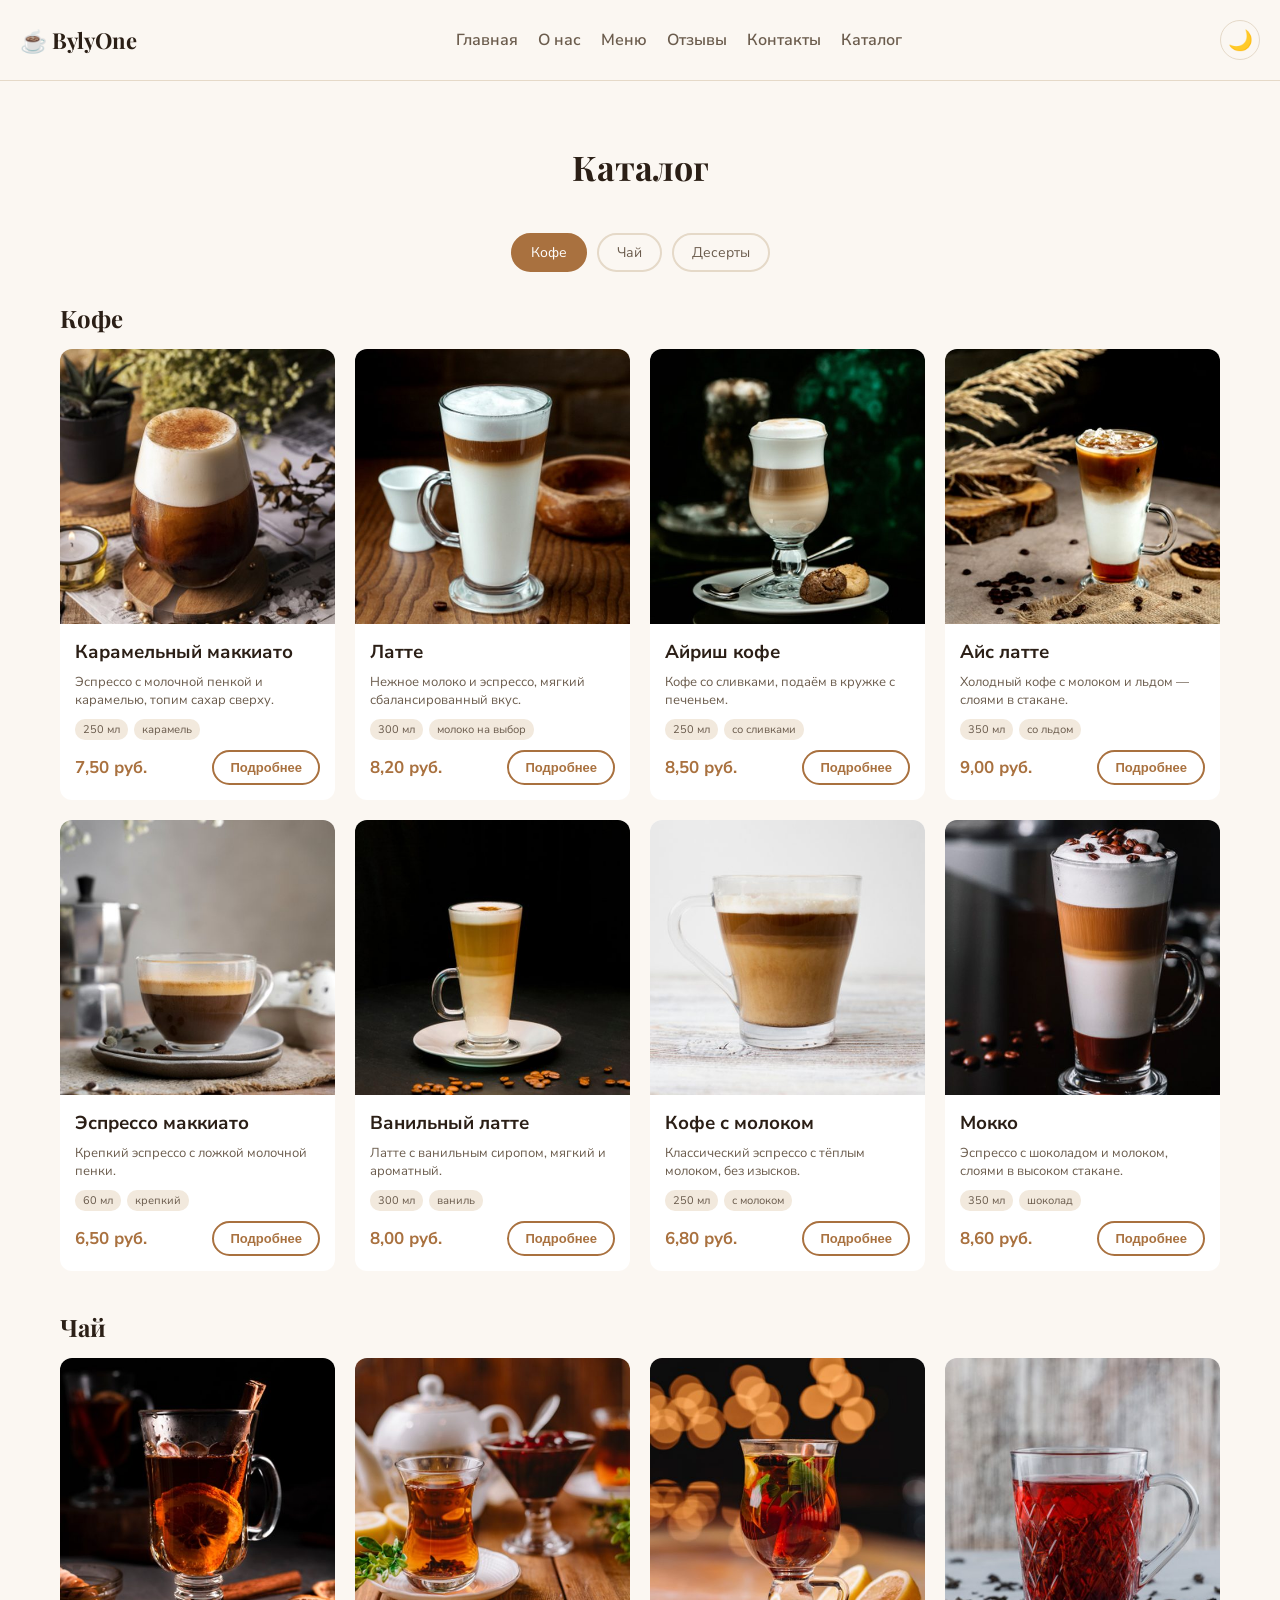
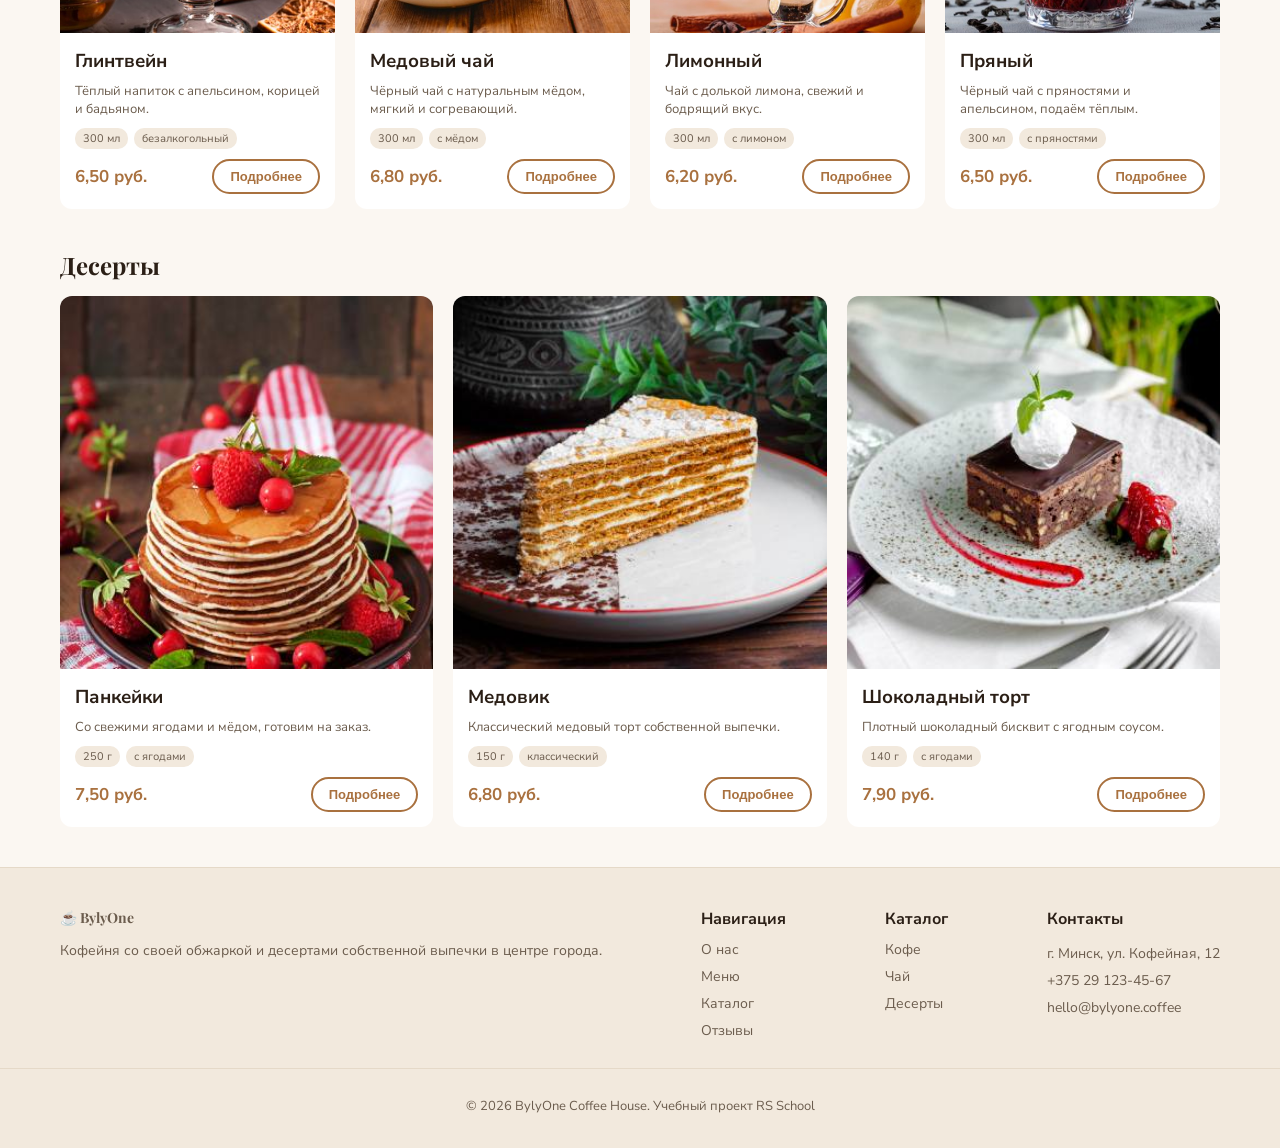
==== catalog.html @ 5fee9c73 "feat: replace coffee photos and expand category to 8 items" ====
<!DOCTYPE html>
<html lang="ru">
<head>
  <meta charset="UTF-8" />
  <meta name="viewport" content="width=device-width, initial-scale=1.0" />
  <title>Каталог — BylyOne Coffee House</title>
  <link href="https://fonts.googleapis.com/css2?family=Nunito+Sans:wght@400;600;700&family=Playfair+Display:wght@700&display=swap" rel="stylesheet" />
  <link rel="stylesheet" href="css/variables.css" />
  <link rel="stylesheet" href="css/style.css" />
</head>
<body>
  <header class="header">
    <a href="index.html" class="logo">☕ BylyOne</a>

    <nav>
      <ul class="nav-list">
        <li><a href="index.html#hero">Главная</a></li>
        <li><a href="index.html#about">О нас</a></li>
        <li><a href="index.html#menu">Меню</a></li>
        <li><a href="index.html#reviews">Отзывы</a></li>
        <li><a href="index.html#contacts">Контакты</a></li>
        <li><a href="catalog.html">Каталог</a></li>
      </ul>
    </nav>

    <div class="header-right">
      <button id="theme-btn">🌙</button>
      <button class="burger">☰</button>
    </div>
  </header>

  <main>
    <h1 class="page-title">Каталог</h1>

    <nav class="categories">
      <a href="#coffee" class="active">Кофе</a>
      <a href="#tea">Чай</a>
      <a href="#desserts">Десерты</a>
    </nav>

    <div class="container">
      <div class="catalog-group" id="coffee">
        <h2>Кофе</h2>
        <div class="cards">
          <div class="card">
            <img src="images/coffee-caramel-macchiato.jpg" alt="Карамельный маккиато с карамелизированной пенкой" />
            <div class="card-body">
              <h3>Карамельный маккиато</h3>
              <p>Эспрессо с молочной пенкой и карамелью, топим сахар сверху.</p>
              <div class="params">
                <span>250 мл</span>
                <span>карамель</span>
              </div>
              <div class="card-footer">
                <span class="price">7,50 руб.</span>
                <button class="btn btn-outline btn-small">Подробнее</button>
              </div>
            </div>
          </div>

          <div class="card">
            <img src="images/coffee-latte.jpg" alt="Латте в высокой кружке" />
            <div class="card-body">
              <h3>Латте</h3>
              <p>Нежное молоко и эспрессо, мягкий сбалансированный вкус.</p>
              <div class="params">
                <span>300 мл</span>
                <span>молоко на выбор</span>
              </div>
              <div class="card-footer">
                <span class="price">8,20 руб.</span>
                <button class="btn btn-outline btn-small">Подробнее</button>
              </div>
            </div>
          </div>

          <div class="card">
            <img src="images/coffee-irish.jpg" alt="Айриш кофе в стеклянной кружке" />
            <div class="card-body">
              <h3>Айриш кофе</h3>
              <p>Кофе со сливками, подаём в кружке с печеньем.</p>
              <div class="params">
                <span>250 мл</span>
                <span>со сливками</span>
              </div>
              <div class="card-footer">
                <span class="price">8,50 руб.</span>
                <button class="btn btn-outline btn-small">Подробнее</button>
              </div>
            </div>
          </div>

          <div class="card">
            <img src="images/coffee-iced-latte.jpg" alt="Айс латте слоями в высоком стакане" />
            <div class="card-body">
              <h3>Айс латте</h3>
              <p>Холодный кофе с молоком и льдом — слоями в стакане.</p>
              <div class="params">
                <span>350 мл</span>
                <span>со льдом</span>
              </div>
              <div class="card-footer">
                <span class="price">9,00 руб.</span>
                <button class="btn btn-outline btn-small">Подробнее</button>
              </div>
            </div>
          </div>

          <div class="card">
            <img src="images/coffee-espresso-macchiato.jpg" alt="Эспрессо маккиато в маленькой чашке" />
            <div class="card-body">
              <h3>Эспрессо маккиато</h3>
              <p>Крепкий эспрессо с ложкой молочной пенки.</p>
              <div class="params">
                <span>60 мл</span>
                <span>крепкий</span>
              </div>
              <div class="card-footer">
                <span class="price">6,50 руб.</span>
                <button class="btn btn-outline btn-small">Подробнее</button>
              </div>
            </div>
          </div>

          <div class="card">
            <img src="images/coffee-vanilla-latte.jpg" alt="Ванильный латте в высоком бокале" />
            <div class="card-body">
              <h3>Ванильный латте</h3>
              <p>Латте с ванильным сиропом, мягкий и ароматный.</p>
              <div class="params">
                <span>300 мл</span>
                <span>ваниль</span>
              </div>
              <div class="card-footer">
                <span class="price">8,00 руб.</span>
                <button class="btn btn-outline btn-small">Подробнее</button>
              </div>
            </div>
          </div>

          <div class="card">
            <img src="images/coffee-milk.jpg" alt="Кофе с молоком в стеклянной кружке" />
            <div class="card-body">
              <h3>Кофе с молоком</h3>
              <p>Классический эспрессо с тёплым молоком, без изысков.</p>
              <div class="params">
                <span>250 мл</span>
                <span>с молоком</span>
              </div>
              <div class="card-footer">
                <span class="price">6,80 руб.</span>
                <button class="btn btn-outline btn-small">Подробнее</button>
              </div>
            </div>
          </div>

          <div class="card">
            <img src="images/coffee-mocha.jpg" alt="Мокко со сливками и кофейными зёрнами" />
            <div class="card-body">
              <h3>Мокко</h3>
              <p>Эспрессо с шоколадом и молоком, слоями в высоком стакане.</p>
              <div class="params">
                <span>350 мл</span>
                <span>шоколад</span>
              </div>
              <div class="card-footer">
                <span class="price">8,60 руб.</span>
                <button class="btn btn-outline btn-small">Подробнее</button>
              </div>
            </div>
          </div>
        </div>
      </div>

      <div class="catalog-group" id="tea">
        <h2>Чай</h2>
        <div class="cards">
          <div class="card">
            <img src="images/tea-spiced.jpg" alt="Глинтвейн" />
            <div class="card-body">
              <h3>Глинтвейн</h3>
              <p>Тёплый напиток с апельсином, корицей и бадьяном.</p>
              <div class="params">
                <span>300 мл</span>
                <span>безалкогольный</span>
              </div>
              <div class="card-footer">
                <span class="price">6,50 руб.</span>
                <button class="btn btn-outline btn-small">Подробнее</button>
              </div>
            </div>
          </div>

          <div class="card">
            <img src="images/tea-mulled-wine.jpg" alt="Медовый чай" />
            <div class="card-body">
              <h3>Медовый чай</h3>
              <p>Чёрный чай с натуральным мёдом, мягкий и согревающий.</p>
              <div class="params">
                <span>300 мл</span>
                <span>с мёдом</span>
              </div>
              <div class="card-footer">
                <span class="price">6,80 руб.</span>
                <button class="btn btn-outline btn-small">Подробнее</button>
              </div>
            </div>
          </div>

          <div class="card">
            <img src="images/tea-citrus.jpg" alt="Лимонный чай" />
            <div class="card-body">
              <h3>Лимонный</h3>
              <p>Чай с долькой лимона, свежий и бодрящий вкус.</p>
              <div class="params">
                <span>300 мл</span>
                <span>с лимоном</span>
              </div>
              <div class="card-footer">
                <span class="price">6,20 руб.</span>
                <button class="btn btn-outline btn-small">Подробнее</button>
              </div>
            </div>
          </div>

          <div class="card">
            <img src="images/tea-black.jpg" alt="Пряный чай" />
            <div class="card-body">
              <h3>Пряный</h3>
              <p>Чёрный чай с пряностями и апельсином, подаём тёплым.</p>
              <div class="params">
                <span>300 мл</span>
                <span>с пряностями</span>
              </div>
              <div class="card-footer">
                <span class="price">6,50 руб.</span>
                <button class="btn btn-outline btn-small">Подробнее</button>
              </div>
            </div>
          </div>
        </div>
      </div>

      <div class="catalog-group" id="desserts">
        <h2>Десерты</h2>
        <div class="cards">
          <div class="card">
            <img src="images/dessert-pancakes.jpg" alt="Панкейки с ягодами и мёдом" />
            <div class="card-body">
              <h3>Панкейки</h3>
              <p>Со свежими ягодами и мёдом, готовим на заказ.</p>
              <div class="params">
                <span>250 г</span>
                <span>с ягодами</span>
              </div>
              <div class="card-footer">
                <span class="price">7,50 руб.</span>
                <button class="btn btn-outline btn-small">Подробнее</button>
              </div>
            </div>
          </div>

          <div class="card">
            <img src="images/dessert-honey-cake.jpg" alt="Кусочек медовика" />
            <div class="card-body">
              <h3>Медовик</h3>
              <p>Классический медовый торт собственной выпечки.</p>
              <div class="params">
                <span>150 г</span>
                <span>классический</span>
              </div>
              <div class="card-footer">
                <span class="price">6,80 руб.</span>
                <button class="btn btn-outline btn-small">Подробнее</button>
              </div>
            </div>
          </div>

          <div class="card">
            <img src="images/dessert-chocolate-cake.jpg" alt="Шоколадный торт с мятой и клубникой" />
            <div class="card-body">
              <h3>Шоколадный торт</h3>
              <p>Плотный шоколадный бисквит с ягодным соусом.</p>
              <div class="params">
                <span>140 г</span>
                <span>с ягодами</span>
              </div>
              <div class="card-footer">
                <span class="price">7,90 руб.</span>
                <button class="btn btn-outline btn-small">Подробнее</button>
              </div>
            </div>
          </div>

        </div>
      </div>
    </div>
  </main>

  <footer class="footer">
    <div class="container">
      <div class="footer-col">
        <a href="index.html" class="logo">☕ BylyOne</a>
        <p>Кофейня со своей обжаркой и десертами собственной выпечки в центре города.</p>
      </div>

      <div class="footer-col">
        <h4>Навигация</h4>
        <a href="index.html#about">О нас</a>
        <a href="index.html#menu">Меню</a>
        <a href="catalog.html">Каталог</a>
        <a href="index.html#reviews">Отзывы</a>
      </div>

      <div class="footer-col">
        <h4>Каталог</h4>
        <a href="catalog.html#coffee">Кофе</a>
        <a href="catalog.html#tea">Чай</a>
        <a href="catalog.html#desserts">Десерты</a>
      </div>

      <div class="footer-col">
        <h4>Контакты</h4>
        <p>г. Минск, ул. Кофейная, 12</p>
        <a href="tel:+375291234567">+375 29 123-45-67</a>
        <a href="mailto:hello@bylyone.coffee">hello@bylyone.coffee</a>
      </div>
    </div>

    <div class="footer-bottom">
      <p>&copy; 2026 BylyOne Coffee House. Учебный проект RS School</p>
    </div>
  </footer>

  <script src="js/theme.js"></script>
</body>
</html>
---- css/variables.css ----
:root {
  --color-brand: #a9713f;
  --color-bg: #fbf7f2;
  --color-bg-secondary: #f2e9dd;
  --color-surface: #ffffff;
  --color-text: #2b1f16;
  --color-text-muted: #6b5c4d;
  --color-border: #e5d9c8;

  --font-main: "Nunito Sans", Arial, sans-serif;
  --font-accent: "Playfair Display", Georgia, serif;
}

body.dark-theme {
  --color-bg: #1c1712;
  --color-bg-secondary: #241d16;
  --color-surface: #2a2119;
  --color-text: #f5ece0;
  --color-text-muted: #bfae9b;
  --color-border: #3c3025;
}
---- css/style.css ----
* {
  box-sizing: border-box;
}

body {
  margin: 0;
  font-family: var(--font-main);
  background-color: var(--color-bg);
  color: var(--color-text);
}

img {
  max-width: 100%;
  display: block;
}

a {
  color: inherit;
  text-decoration: none;
}

ul {
  margin: 0;
  padding: 0;
  list-style: none;
}

.container {
  max-width: 1200px;
  margin: 0 auto;
  padding: 0 20px;
}

.btn {
  display: inline-block;
  padding: 14px 28px;
  border-radius: 30px;
  font-weight: 700;
  font-size: 15px;
  border: none;
  cursor: pointer;
}

.btn-primary {
  background-color: var(--color-brand);
  color: #fff;
}

.btn-outline {
  background-color: transparent;
  border: 2px solid var(--color-brand);
  color: var(--color-brand);
}

.btn-small {
  padding: 8px 16px;
  font-size: 13px;
}

.section-title {
  font-family: var(--font-accent);
  font-size: 32px;
  text-align: center;
  margin-bottom: 10px;
}

.section-subtitle {
  text-align: center;
  color: var(--color-text-muted);
  max-width: 500px;
  margin: 0 auto 40px;
}

.header {
  display: flex;
  align-items: center;
  justify-content: space-between;
  padding: 20px;
  border-bottom: 1px solid var(--color-border);
}

.logo {
  font-family: var(--font-accent);
  font-size: 22px;
  font-weight: 700;
  color: var(--color-text);
}

.nav-list {
  display: flex;
  gap: 20px;
  flex-wrap: wrap;
}

.nav-list a {
  font-weight: 600;
  color: var(--color-text-muted);
}

.nav-list a:hover {
  color: var(--color-brand);
}

.header-right {
  display: flex;
  align-items: center;
  gap: 15px;
}

#theme-btn {
  font-size: 20px;
  background: none;
  border: 1px solid var(--color-border);
  border-radius: 50%;
  width: 40px;
  height: 40px;
  cursor: pointer;
}

.burger {
  display: none;
  font-size: 26px;
  background: none;
  border: none;
  cursor: pointer;
  color: var(--color-text);
}

.hero {
  padding: 50px 0;
}

.hero .container {
  display: flex;
  align-items: center;
  gap: 30px;
}

.hero-text {
  flex: 1;
}

.hero-text h1 {
  font-family: var(--font-accent);
  font-size: 42px;
  line-height: 1.2;
}

.hero-text h1 span {
  color: var(--color-brand);
}

.hero-text p {
  color: var(--color-text-muted);
  margin: 20px 0;
  max-width: 450px;
}

.hero-buttons {
  display: flex;
  gap: 15px;
  margin-bottom: 30px;
}

.hero-stats {
  display: flex;
  gap: 30px;
}

.hero-stats b {
  display: block;
  font-size: 24px;
  color: var(--color-brand);
}

.hero-stats span {
  font-size: 13px;
  color: var(--color-text-muted);
}

.hero-img {
  flex: 1;
  border-radius: 20px;
  overflow: hidden;
}

.about {
  padding: 50px 0;
}

.about .container {
  display: flex;
  align-items: center;
  gap: 30px;
}

.about-img {
  flex: 1;
  border-radius: 20px;
  overflow: hidden;
}

.about-text {
  flex: 1;
}

.about-text h2 {
  font-family: var(--font-accent);
  font-size: 30px;
  margin-bottom: 15px;
}

.about-text p {
  color: var(--color-text-muted);
  margin-bottom: 20px;
}

.feature {
  display: flex;
  gap: 12px;
  align-items: flex-start;
  background-color: var(--color-surface);
  padding: 14px;
  border-radius: 10px;
  margin-bottom: 12px;
}

.feature-icon {
  font-size: 22px;
}

.feature b {
  display: block;
  margin-bottom: 3px;
}

.feature p {
  font-size: 13px;
  color: var(--color-text-muted);
  margin: 0;
}

.menu {
  padding: 50px 0;
  background-color: var(--color-bg-secondary);
}

.cards {
  display: grid;
  grid-template-columns: repeat(auto-fit, minmax(220px, 1fr));
  gap: 20px;
}

.card {
  background-color: var(--color-surface);
  border-radius: 12px;
  overflow: hidden;
}

.card img {
  width: 100%;
}

.card-body {
  padding: 15px;
}

.card-body h3 {
  margin: 0 0 8px;
}

.card-body p {
  font-size: 13px;
  color: var(--color-text-muted);
  margin: 0 0 10px;
}

.card-footer {
  display: flex;
  align-items: center;
  justify-content: space-between;
  margin-top: 10px;
}

.price {
  font-weight: 700;
  color: var(--color-brand);
  font-size: 17px;
}

.params {
  display: flex;
  gap: 6px;
  flex-wrap: wrap;
  margin-bottom: 8px;
}

.params span {
  font-size: 11px;
  background-color: var(--color-bg-secondary);
  color: var(--color-text-muted);
  padding: 3px 8px;
  border-radius: 10px;
}

.see-all {
  text-align: center;
  margin-top: 30px;
}

.reviews {
  padding: 50px 0;
}

.review-list {
  display: grid;
  grid-template-columns: repeat(auto-fit, minmax(250px, 1fr));
  gap: 20px;
}

.review {
  background-color: var(--color-surface);
  padding: 20px;
  border-radius: 12px;
}

.review-head {
  display: flex;
  align-items: center;
  gap: 10px;
  margin-bottom: 10px;
}

.review p {
  font-size: 14px;
  color: var(--color-text-muted);
  margin: 0;
}

.contacts {
  padding: 50px 0;
}

.contacts .container {
  display: flex;
  gap: 30px;
}

.contacts-info {
  flex: 1;
}

.contact-row {
  display: flex;
  gap: 10px;
  margin-bottom: 15px;
}

.contact-row b {
  display: block;
}

.contacts-map {
  flex: 1;
  border-radius: 20px;
  overflow: hidden;
}

.footer {
  background-color: var(--color-bg-secondary);
  padding: 40px 0 20px;
  border-top: 1px solid var(--color-border);
}

.footer .container {
  display: flex;
  flex-wrap: wrap;
  gap: 30px;
  justify-content: space-between;
}

.footer-col h4 {
  margin: 0 0 10px;
}

.footer-col a,
.footer-col p {
  display: block;
  font-size: 14px;
  color: var(--color-text-muted);
  margin-bottom: 8px;
}

.footer-bottom {
  text-align: center;
  margin-top: 20px;
  padding-top: 15px;
  border-top: 1px solid var(--color-border);
  font-size: 13px;
  color: var(--color-text-muted);
}

.page-title {
  text-align: center;
  padding: 40px 0 20px;
  font-family: var(--font-accent);
  font-size: 34px;
}

.categories {
  display: flex;
  justify-content: center;
  gap: 10px;
  margin-bottom: 30px;
  flex-wrap: wrap;
}

.categories a {
  padding: 8px 18px;
  border: 2px solid var(--color-border);
  border-radius: 20px;
  font-size: 14px;
  color: var(--color-text-muted);
}

.categories a.active {
  background-color: var(--color-brand);
  border-color: var(--color-brand);
  color: #fff;
}

.catalog-group {
  margin-bottom: 40px;
}

.catalog-group h2 {
  font-family: var(--font-accent);
  margin-bottom: 15px;
}

/* adaptive */

@media (max-width: 900px) {
  .hero .container,
  .about .container,
  .contacts .container {
    flex-direction: column;
  }

  .nav-list {
    display: none;
  }

  .burger {
    display: block;
  }
}

@media (max-width: 500px) {
  .hero-text h1 {
    font-size: 30px;
  }

  .hero-buttons {
    flex-direction: column;
  }

  .contacts .container {
    gap: 20px;
  }
}
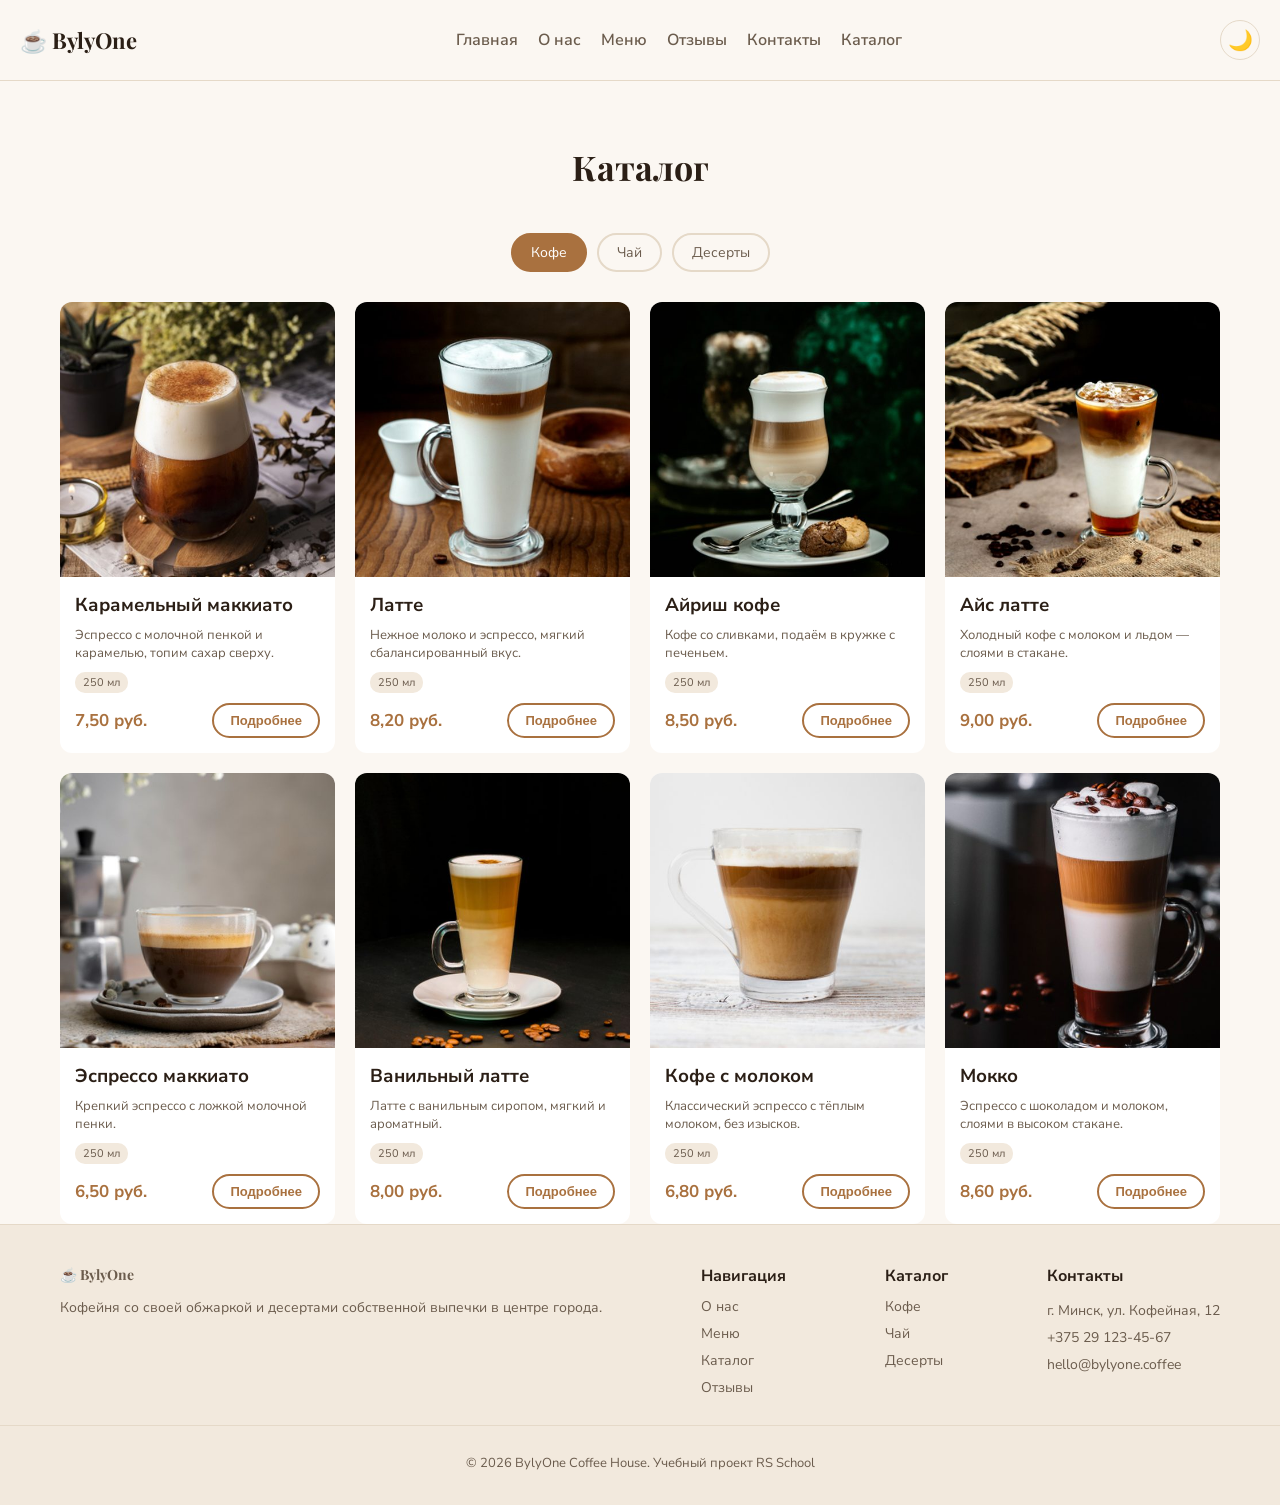
==== commit a31c951b: "feat: render catalog cards from data" ====
--- a/catalog.html
+++ b/catalog.html
@@ -39,261 +39,7 @@
     </nav>
 
     <div class="container">
-      <div class="catalog-group" id="coffee">
-        <h2>Кофе</h2>
-        <div class="cards">
-          <div class="card">
-            <img src="images/coffee-caramel-macchiato.jpg" alt="Карамельный маккиато с карамелизированной пенкой" />
-            <div class="card-body">
-              <h3>Карамельный маккиато</h3>
-              <p>Эспрессо с молочной пенкой и карамелью, топим сахар сверху.</p>
-              <div class="params">
-                <span>250 мл</span>
-                <span>карамель</span>
-              </div>
-              <div class="card-footer">
-                <span class="price">7,50 руб.</span>
-                <button class="btn btn-outline btn-small">Подробнее</button>
-              </div>
-            </div>
-          </div>
-
-          <div class="card">
-            <img src="images/coffee-latte.jpg" alt="Латте в высокой кружке" />
-            <div class="card-body">
-              <h3>Латте</h3>
-              <p>Нежное молоко и эспрессо, мягкий сбалансированный вкус.</p>
-              <div class="params">
-                <span>300 мл</span>
-                <span>молоко на выбор</span>
-              </div>
-              <div class="card-footer">
-                <span class="price">8,20 руб.</span>
-                <button class="btn btn-outline btn-small">Подробнее</button>
-              </div>
-            </div>
-          </div>
-
-          <div class="card">
-            <img src="images/coffee-irish.jpg" alt="Айриш кофе в стеклянной кружке" />
-            <div class="card-body">
-              <h3>Айриш кофе</h3>
-              <p>Кофе со сливками, подаём в кружке с печеньем.</p>
-              <div class="params">
-                <span>250 мл</span>
-                <span>со сливками</span>
-              </div>
-              <div class="card-footer">
-                <span class="price">8,50 руб.</span>
-                <button class="btn btn-outline btn-small">Подробнее</button>
-              </div>
-            </div>
-          </div>
-
-          <div class="card">
-            <img src="images/coffee-iced-latte.jpg" alt="Айс латте слоями в высоком стакане" />
-            <div class="card-body">
-              <h3>Айс латте</h3>
-              <p>Холодный кофе с молоком и льдом — слоями в стакане.</p>
-              <div class="params">
-                <span>350 мл</span>
-                <span>со льдом</span>
-              </div>
-              <div class="card-footer">
-                <span class="price">9,00 руб.</span>
-                <button class="btn btn-outline btn-small">Подробнее</button>
-              </div>
-            </div>
-          </div>
-
-          <div class="card">
-            <img src="images/coffee-espresso-macchiato.jpg" alt="Эспрессо маккиато в маленькой чашке" />
-            <div class="card-body">
-              <h3>Эспрессо маккиато</h3>
-              <p>Крепкий эспрессо с ложкой молочной пенки.</p>
-              <div class="params">
-                <span>60 мл</span>
-                <span>крепкий</span>
-              </div>
-              <div class="card-footer">
-                <span class="price">6,50 руб.</span>
-                <button class="btn btn-outline btn-small">Подробнее</button>
-              </div>
-            </div>
-          </div>
-
-          <div class="card">
-            <img src="images/coffee-vanilla-latte.jpg" alt="Ванильный латте в высоком бокале" />
-            <div class="card-body">
-              <h3>Ванильный латте</h3>
-              <p>Латте с ванильным сиропом, мягкий и ароматный.</p>
-              <div class="params">
-                <span>300 мл</span>
-                <span>ваниль</span>
-              </div>
-              <div class="card-footer">
-                <span class="price">8,00 руб.</span>
-                <button class="btn btn-outline btn-small">Подробнее</button>
-              </div>
-            </div>
-          </div>
-
-          <div class="card">
-            <img src="images/coffee-milk.jpg" alt="Кофе с молоком в стеклянной кружке" />
-            <div class="card-body">
-              <h3>Кофе с молоком</h3>
-              <p>Классический эспрессо с тёплым молоком, без изысков.</p>
-              <div class="params">
-                <span>250 мл</span>
-                <span>с молоком</span>
-              </div>
-              <div class="card-footer">
-                <span class="price">6,80 руб.</span>
-                <button class="btn btn-outline btn-small">Подробнее</button>
-              </div>
-            </div>
-          </div>
-
-          <div class="card">
-            <img src="images/coffee-mocha.jpg" alt="Мокко со сливками и кофейными зёрнами" />
-            <div class="card-body">
-              <h3>Мокко</h3>
-              <p>Эспрессо с шоколадом и молоком, слоями в высоком стакане.</p>
-              <div class="params">
-                <span>350 мл</span>
-                <span>шоколад</span>
-              </div>
-              <div class="card-footer">
-                <span class="price">8,60 руб.</span>
-                <button class="btn btn-outline btn-small">Подробнее</button>
-              </div>
-            </div>
-          </div>
-        </div>
-      </div>
-
-      <div class="catalog-group" id="tea">
-        <h2>Чай</h2>
-        <div class="cards">
-          <div class="card">
-            <img src="images/tea-spiced.jpg" alt="Глинтвейн" />
-            <div class="card-body">
-              <h3>Глинтвейн</h3>
-              <p>Тёплый напиток с апельсином, корицей и бадьяном.</p>
-              <div class="params">
-                <span>300 мл</span>
-                <span>безалкогольный</span>
-              </div>
-              <div class="card-footer">
-                <span class="price">6,50 руб.</span>
-                <button class="btn btn-outline btn-small">Подробнее</button>
-              </div>
-            </div>
-          </div>
-
-          <div class="card">
-            <img src="images/tea-mulled-wine.jpg" alt="Медовый чай" />
-            <div class="card-body">
-              <h3>Медовый чай</h3>
-              <p>Чёрный чай с натуральным мёдом, мягкий и согревающий.</p>
-              <div class="params">
-                <span>300 мл</span>
-                <span>с мёдом</span>
-              </div>
-              <div class="card-footer">
-                <span class="price">6,80 руб.</span>
-                <button class="btn btn-outline btn-small">Подробнее</button>
-              </div>
-            </div>
-          </div>
-
-          <div class="card">
-            <img src="images/tea-citrus.jpg" alt="Лимонный чай" />
-            <div class="card-body">
-              <h3>Лимонный</h3>
-              <p>Чай с долькой лимона, свежий и бодрящий вкус.</p>
-              <div class="params">
-                <span>300 мл</span>
-                <span>с лимоном</span>
-              </div>
-              <div class="card-footer">
-                <span class="price">6,20 руб.</span>
-                <button class="btn btn-outline btn-small">Подробнее</button>
-              </div>
-            </div>
-          </div>
-
-          <div class="card">
-            <img src="images/tea-black.jpg" alt="Пряный чай" />
-            <div class="card-body">
-              <h3>Пряный</h3>
-              <p>Чёрный чай с пряностями и апельсином, подаём тёплым.</p>
-              <div class="params">
-                <span>300 мл</span>
-                <span>с пряностями</span>
-              </div>
-              <div class="card-footer">
-                <span class="price">6,50 руб.</span>
-                <button class="btn btn-outline btn-small">Подробнее</button>
-              </div>
-            </div>
-          </div>
-        </div>
-      </div>
-
-      <div class="catalog-group" id="desserts">
-        <h2>Десерты</h2>
-        <div class="cards">
-          <div class="card">
-            <img src="images/dessert-pancakes.jpg" alt="Панкейки с ягодами и мёдом" />
-            <div class="card-body">
-              <h3>Панкейки</h3>
-              <p>Со свежими ягодами и мёдом, готовим на заказ.</p>
-              <div class="params">
-                <span>250 г</span>
-                <span>с ягодами</span>
-              </div>
-              <div class="card-footer">
-                <span class="price">7,50 руб.</span>
-                <button class="btn btn-outline btn-small">Подробнее</button>
-              </div>
-            </div>
-          </div>
-
-          <div class="card">
-            <img src="images/dessert-honey-cake.jpg" alt="Кусочек медовика" />
-            <div class="card-body">
-              <h3>Медовик</h3>
-              <p>Классический медовый торт собственной выпечки.</p>
-              <div class="params">
-                <span>150 г</span>
-                <span>классический</span>
-              </div>
-              <div class="card-footer">
-                <span class="price">6,80 руб.</span>
-                <button class="btn btn-outline btn-small">Подробнее</button>
-              </div>
-            </div>
-          </div>
-
-          <div class="card">
-            <img src="images/dessert-chocolate-cake.jpg" alt="Шоколадный торт с мятой и клубникой" />
-            <div class="card-body">
-              <h3>Шоколадный торт</h3>
-              <p>Плотный шоколадный бисквит с ягодным соусом.</p>
-              <div class="params">
-                <span>140 г</span>
-                <span>с ягодами</span>
-              </div>
-              <div class="card-footer">
-                <span class="price">7,90 руб.</span>
-                <button class="btn btn-outline btn-small">Подробнее</button>
-              </div>
-            </div>
-          </div>
-
-        </div>
-      </div>
+      <div class="cards" id="catalog-cards"></div>
     </div>
   </main>
 
@@ -332,6 +78,9 @@
     </div>
   </footer>
 
+  <script src="js/products.js"></script>
   <script src="js/theme.js"></script>
+  <script src="js/burger.js"></script>
+  <script src="js/catalog.js"></script>
 </body>
 </html>
--- a/css/style.css
+++ b/css/style.css
@@ -438,21 +438,48 @@
   margin-bottom: 15px;
 }
 
-/* adaptive */
-
 @media (max-width: 900px) {
   .hero .container,
   .about .container,
   .contacts .container {
     flex-direction: column;
   }
-
-  .nav-list {
-    display: none;
-  }
-
+}
+
+body.no-scroll {
+  overflow: hidden;
+}
+
+@media (max-width: 768px) {
   .burger {
     display: block;
+    position: relative;
+    z-index: 20;
+  }
+
+  .nav-list {
+    position: fixed;
+    top: 0;
+    right: 0;
+    z-index: 10;
+    width: 260px;
+    height: 100vh;
+    padding: 90px 30px 30px;
+    flex-direction: column;
+    flex-wrap: nowrap;
+    gap: 25px;
+    background-color: var(--color-surface);
+    transform: translateX(100%);
+    transition: transform 0.3s ease;
+  }
+
+  .nav-list.open {
+    transform: translateX(0);
+    box-shadow: -5px 0 20px rgba(0, 0, 0, 0.15);
+  }
+
+  .nav-list a {
+    font-size: 18px;
   }
 }
 
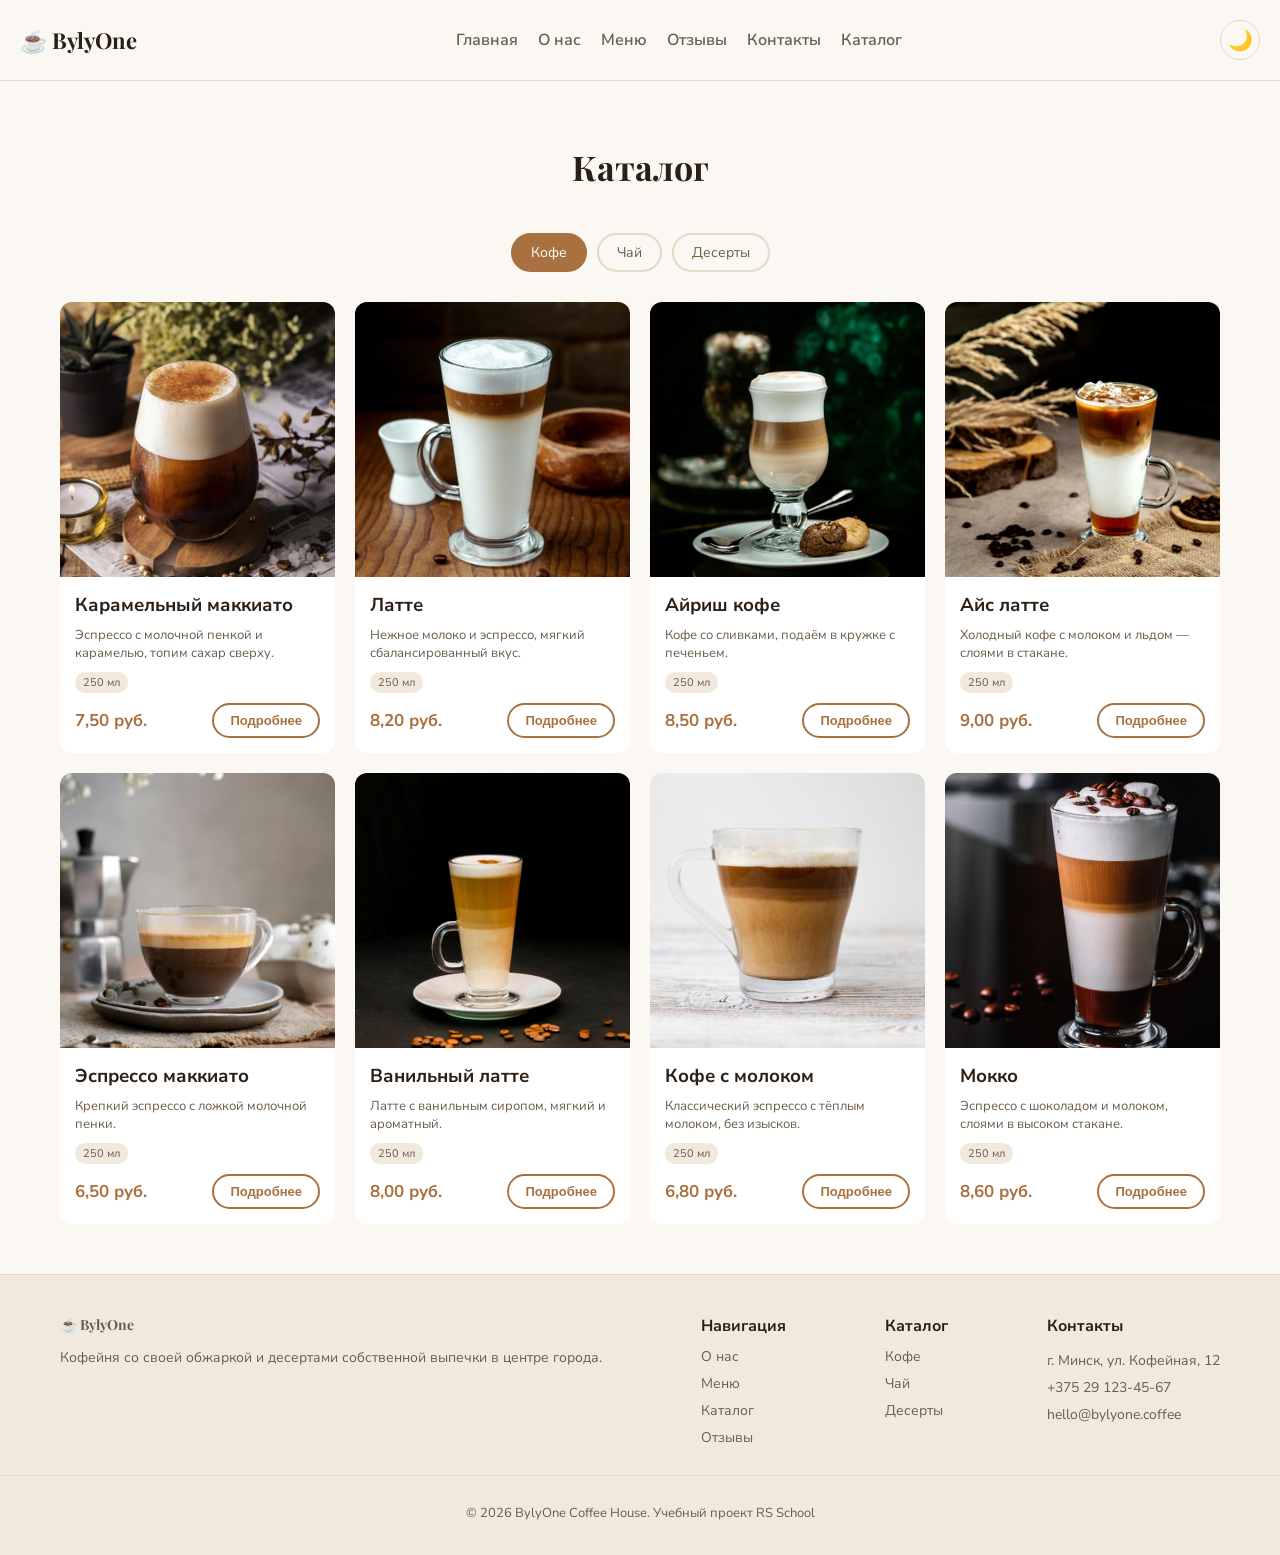
==== commit 1f98a47a: "feat: add load more button" ====
--- a/catalog.html
+++ b/catalog.html
@@ -33,13 +33,17 @@
     <h1 class="page-title">Каталог</h1>
 
     <nav class="categories">
-      <a href="#coffee" class="active">Кофе</a>
-      <a href="#tea">Чай</a>
-      <a href="#desserts">Десерты</a>
+      <a href="#coffee" class="active" data-category="coffee">Кофе</a>
+      <a href="#tea" data-category="tea">Чай</a>
+      <a href="#desserts" data-category="desserts">Десерты</a>
     </nav>
 
     <div class="container">
       <div class="cards" id="catalog-cards"></div>
+
+      <div class="load-more">
+        <button class="btn btn-outline" id="load-more-btn">Показать ещё</button>
+      </div>
     </div>
   </main>
 
--- a/css/style.css
+++ b/css/style.css
@@ -436,6 +436,15 @@
 .catalog-group h2 {
   font-family: var(--font-accent);
   margin-bottom: 15px;
+}
+
+.card-hidden {
+  display: none;
+}
+
+.load-more {
+  text-align: center;
+  margin: 30px 0 50px;
 }
 
 @media (max-width: 900px) {
